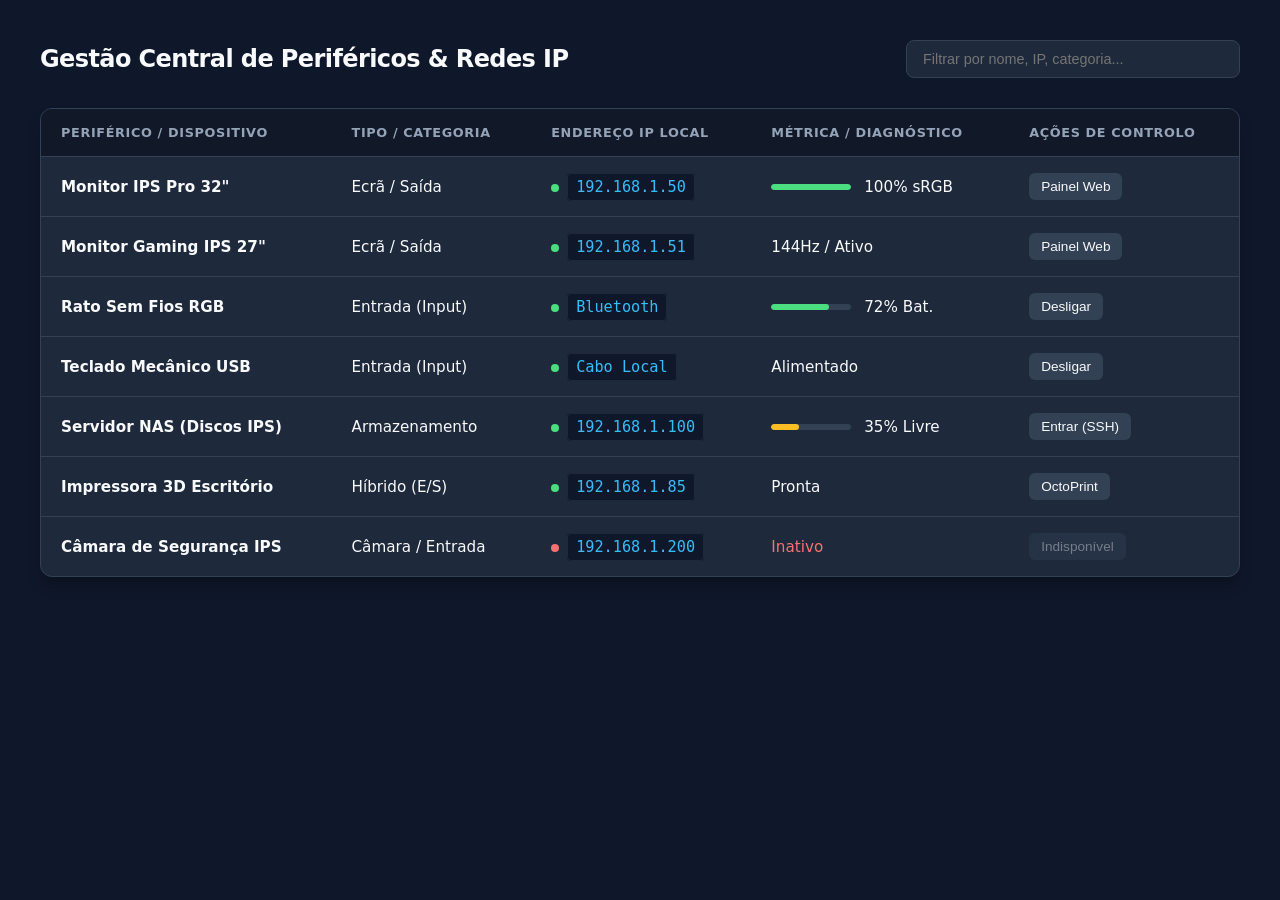
==== perifericos_total.html @ fbef1a8a "Create perifericos_total.html" ====
<!DOCTYPE html>
<html lang="pt-PT">
<head>
    <meta charset="UTF-8">
    <meta name="viewport" content="width=device-width, initial-scale=1.0">
    <title>Painel Global de Periféricos & Redes</title>
    <style>
        :root {
            --bg-color: #0f172a;
            --card-bg: #1e293b;
            --text-main: #f8fafc;
            --text-muted: #94a3b8;
            --border-color: #334155;
            --primary: #38bdf8;
            --success: #4ade80;
            --warning: #fbbf24;
            --danger: #f87171;
        }

        body {
            font-family: 'Segoe UI', system-ui, -apple-system, sans-serif;
            background-color: var(--bg-color);
            color: var(--text-main);
            margin: 0;
            padding: 40px 20px;
            display: flex;
            justify-content: center;
        }

        .container {
            width: 100%;
            max-width: 1200px;
        }

        .header-area {
            display: flex;
            justify-content: space-between;
            align-items: center;
            margin-bottom: 30px;
            flex-wrap: wrap;
            gap: 16px;
        }

        h2 {
            margin: 0;
            font-weight: 600;
            letter-spacing: -0.025em;
        }

        .search-box {
            background: var(--card-bg);
            border: 1px solid var(--border-color);
            padding: 10px 16px;
            border-radius: 8px;
            color: var(--text-main);
            font-size: 0.9rem;
            outline: none;
            min-width: 300px;
            transition: 0.2s;
        }

        .search-box:focus {
            border-color: var(--primary);
            box-shadow: 0 0 0 2px rgba(56, 189, 248, 0.2);
        }

        .table-responsive {
            background: var(--card-bg);
            border-radius: 12px;
            border: 1px solid var(--border-color);
            overflow: hidden;
            box-shadow: 0 10px 15px -3px rgba(0, 0, 0, 0.3);
        }

        table {
            width: 100%;
            border-collapse: collapse;
            text-align: left;
        }

        th, td {
            padding: 16px 20px;
            border-bottom: 1px solid var(--border-color);
            font-size: 0.95rem;
        }

        th {
            background-color: #111827;
            color: var(--text-muted);
            font-size: 0.8rem;
            text-transform: uppercase;
            letter-spacing: 0.05em;
            font-weight: 700;
        }

        tr:last-child td {
            border-bottom: none;
        }

        tr {
            transition: background-color 0.2s;
        }

        tr:hover {
            background-color: #24334d;
        }

        /* Código IP / Link */
        .ip-badge {
            font-family: monospace;
            background: #0f172a;
            padding: 4px 8px;
            border-radius: 4px;
            color: var(--primary);
            border: 1px solid #1e293b;
        }

        /* Estado */
        .status-dot {
            display: inline-block;
            width: 8px;
            height: 8px;
            border-radius: 50%;
            margin-right: 8px;
        }

        .status-online { background-color: var(--success); }
        .status-offline { background-color: var(--danger); }

        /* Barras de Diagnóstico */
        .progress-bar-bg {
            background: #334155;
            border-radius: 4px;
            width: 80px;
            height: 6px;
            display: inline-block;
            vertical-align: middle;
            margin-right: 8px;
            overflow: hidden;
        }

        .progress-fill {
            height: 100%;
            border-radius: 4px;
        }

        /* Botões de Ação */
        .btn-action {
            background: #334155;
            color: var(--text-main);
            border: none;
            padding: 6px 12px;
            border-radius: 6px;
            cursor: pointer;
            font-size: 0.85rem;
            transition: 0.2s;
            font-weight: 500;
        }

        .btn-action:hover {
            background: var(--primary);
            color: #0f172a;
        }

        .btn-danger-action:hover {
            background: var(--danger);
            color: #0f172a;
        }
    </style>
</head>
<body>

<div class="container">
    <div class="header-area">
        <h2>Gestão Central de Periféricos & Redes IP</h2>
        <input type="text" id="filtroGlobal" class="search-box" placeholder="Filtrar por nome, IP, categoria..." onkeyup="filtrarTabela()">
    </div>
    
    <div class="table-responsive">
        <table id="tabelaGlobal">
            <thead>
                <tr>
                    <th>Periférico / Dispositivo</th>
                    <th>Tipo / Categoria</th>
                    <th>Endereço IP Local</th>
                    <th>Métrica / Diagnóstico</th>
                    <th>Ações de Controlo</th>
                </tr>
            </thead>
            <tbody>
                <!-- Monitores IPS -->
                <tr>
                    <td><strong>Monitor IPS Pro 32"</strong></td>
                    <td>Ecrã / Saída</td>
                    <td><span class="status-dot status-online"></span><span class="ip-badge">192.168.1.50</span></td>
                    <td>
                        <div class="progress-bar-bg"><div class="progress-fill" style="width: 100%; background-color: var(--success);"></div></div>
                        100% sRGB
                    </td>
                    <td><button class="btn-action" onclick="acederIP('192.168.1.50', '80')">Painel Web</button></td>
                </tr>
                <tr>
                    <td><strong>Monitor Gaming IPS 27"</strong></td>
                    <td>Ecrã / Saída</td>
                    <td><span class="status-dot status-online"></span><span class="ip-badge">192.168.1.51</span></td>
                    <td>144Hz / Ativo</td>
                    <td><button class="btn-action" onclick="acederIP('192.168.1.51', '80')">Painel Web</button></td>
                </tr>
                <!-- Periféricos de Entrada -->
                <tr>
                    <td><strong>Rato Sem Fios RGB</strong></td>
                    <td>Entrada (Input)</td>
                    <td><span class="status-dot status-online"></span><span class="ip-badge">Bluetooth</span></td>
                    <td>
                        <div class="progress-bar-bg"><div class="progress-fill" style="width: 72%; background-color: var(--success);"></div></div>
                        72% Bat.
                    </td>
                    <td><button class="btn-action btn-danger-action" onclick="removerDispositivo(this)">Desligar</button></td>
                </tr>
                <tr>
                    <td><strong>Teclado Mecânico USB</strong></td>
                    <td>Entrada (Input)</td>
                    <td><span class="status-dot status-online"></span><span class="ip-badge">Cabo Local</span></td>
                    <td>Alimentado</td>
                    <td><button class="btn-action btn-danger-action" onclick="removerDispositivo(this)">Desligar</button></td>
                </tr>
                <!-- Armazenamento / Infraestrutura -->
                <tr>
                    <td><strong>Servidor NAS (Discos IPS)</strong></td>
                    <td>Armazenamento</td>
                    <td><span class="status-dot status-online"></span><span class="ip-badge">192.168.1.100</span></td>
                    <td>
                        <div class="progress-bar-bg"><div class="progress-fill" style="width: 35%; background-color: var(--warning);"></div></div>
                        35% Livre
                    </td>
                    <td><button class="btn-action" onclick="acederIP('192.168.1.100', '443')">Entrar (SSH)</button></td>
                </tr>
                <tr>
                    <td><strong>Impressora 3D Escritório</strong></td>
                    <td>Híbrido (E/S)</td>
                    <td><span class="status-dot status-online"></span><span class="ip-badge">192.168.1.85</span></td>
                    <td>Pronta</td>
                    <td><button class="btn-action" onclick="acederIP('192.168.1.85', '8080')">OctoPrint</button></td>
                </tr>
                <!-- Dispositivo Offline -->
                <tr>
                    <td><strong>Câmara de Segurança IPS</strong></td>
                    <td>Câmara / Entrada</td>
                    <td><span class="status-dot status-offline"></span><span class="ip-badge">192.168.1.200</span></td>
                    <td><span style="color: var(--danger)">Inativo</span></td>
                    <td><button class="btn-action" style="opacity: 0.4; cursor: not-allowed;" disabled>Indisponível</button></td>
                </tr>
            </tbody>
        </table>
    </div>
</div>

<script>
    // Filtro global em tempo real (Pesquisa em qualquer coluna)
    function filtrarTabela() {
        const input = document.getElementById("filtroGlobal");
        const filter = input.value.toLowerCase();
        const table = document.getElementById("tabelaGlobal");
        const tr = table.getElementsByTagName("tr");

        for (let i = 1; i < tr.length; i++) {
            let rowText = tr[i].innerText.toLowerCase();
            if (rowText.indexOf(filter) > -1) {
                tr[i].style.display = "";
            } else {
                tr[i].style.display = "none";
            }
        }
    }

    // Alerta simulando a entrada num dispositivo via IP e Porta
    function acederIP(ip, porta) {
        alert(`A abrir ligação de rede...\nDestino: http://${ip}:${porta}\n\nCertifique-se de que está na mesma rede local (Wi-Fi/Cabo) para efetuar o login.`);
    }

    // Ação para desligar periféricos locais
    function removerDispositivo(botao) {
        const linha = botao.closest('tr');
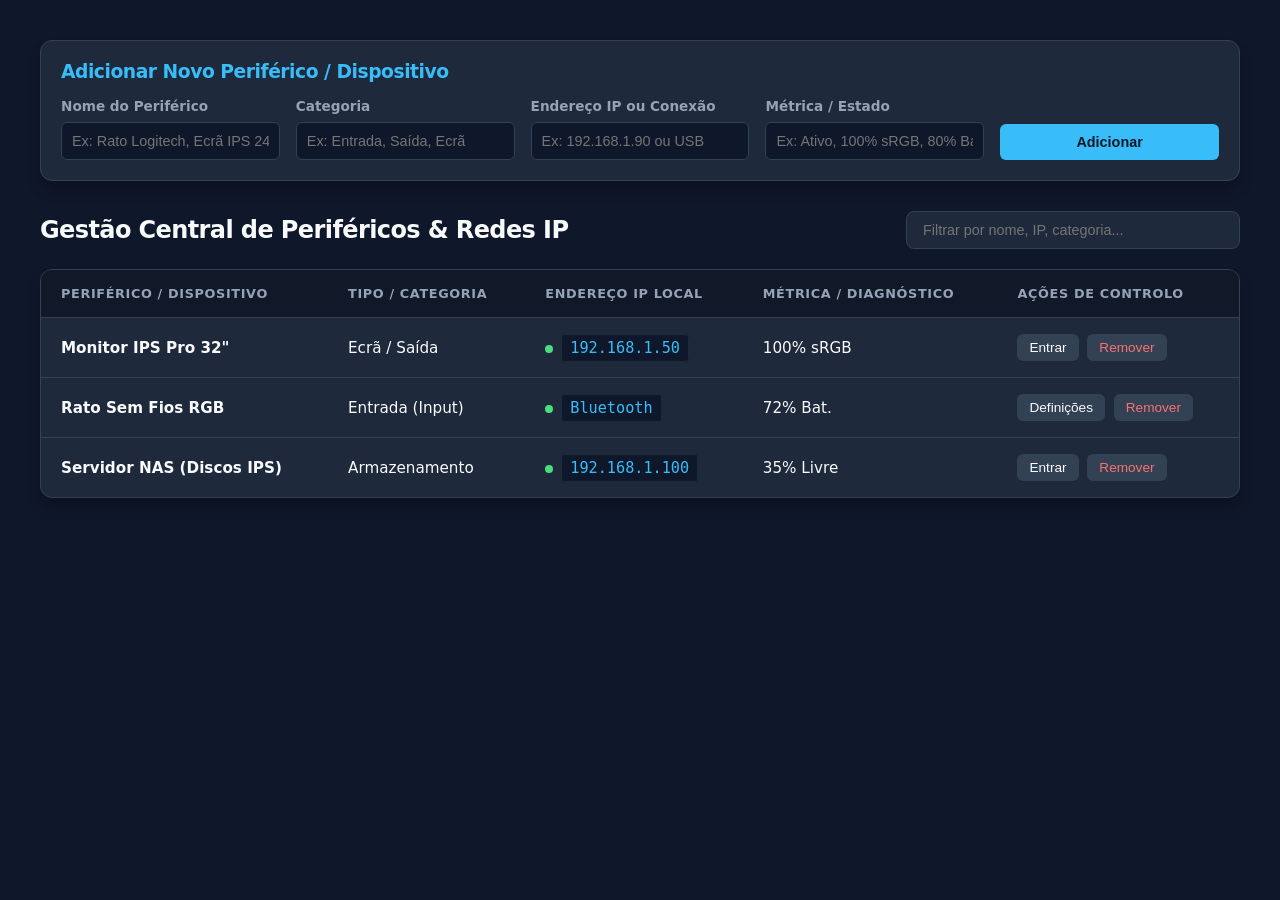
==== commit 4e841842: "Implement form for adding new peripherals Added a form for adding new peripherals and updated styles" ====
--- a/perifericos_total.html
+++ b/perifericos_total.html
@@ -12,9 +12,11 @@
             --text-muted: #94a3b8;
             --border-color: #334155;
             --primary: #38bdf8;
+            --primary-hover: #0ea5e9;
             --success: #4ade80;
             --warning: #fbbf24;
             --danger: #f87171;
+            --danger-hover: #ef4444;
         }
 
         body {
@@ -32,19 +34,69 @@
             max-width: 1200px;
         }
 
+        /* Área do Formulário */
+        .form-card {
+            background: var(--card-bg);
+            border: 1px solid var(--border-color);
+            border-radius: 12px;
+            padding: 20px;
+            margin-bottom: 30px;
+            box-shadow: 0 10px 15px -3px rgba(0, 0, 0, 0.3);
+        }
+
+        .form-grid {
+            display: grid;
+            grid-template-columns: repeat(auto-fit, minmax(180px, 1fr));
+            gap: 16px;
+            align-items: flex-end;
+        }
+
+        .form-group {
+            display: flex;
+            flex-direction: column;
+            gap: 8px;
+        }
+
+        .form-group label {
+            font-size: 0.85rem;
+            color: var(--text-muted);
+            font-weight: 600;
+        }
+
+        .form-input {
+            background: #0f172a;
+            border: 1px solid var(--border-color);
+            padding: 10px;
+            border-radius: 6px;
+            color: var(--text-main);
+            font-size: 0.9rem;
+            outline: none;
+            transition: 0.2s;
+        }
+
+        .form-input:focus {
+            border-color: var(--primary);
+        }
+
+        /* Cabeçalho da Tabela */
         .header-area {
             display: flex;
             justify-content: space-between;
             align-items: center;
-            margin-bottom: 30px;
+            margin-bottom: 20px;
             flex-wrap: wrap;
             gap: 16px;
         }
 
-        h2 {
+        h2, h3 {
             margin: 0;
             font-weight: 600;
             letter-spacing: -0.025em;
+        }
+
+        h3 {
+            margin-bottom: 16px;
+            color: var(--primary);
         }
 
         .search-box {
@@ -61,9 +113,9 @@
 
         .search-box:focus {
             border-color: var(--primary);
-            box-shadow: 0 0 0 2px rgba(56, 189, 248, 0.2);
-        }
-
+        }
+
+        /* Estrutura da Tabela */
         .table-responsive {
             background: var(--card-bg);
             border-radius: 12px;
@@ -105,7 +157,6 @@
             background-color: #24334d;
         }
 
-        /* Código IP / Link */
         .ip-badge {
             font-family: monospace;
             background: #0f172a;
@@ -115,7 +166,6 @@
             border: 1px solid #1e293b;
         }
 
-        /* Estado */
         .status-dot {
             display: inline-block;
             width: 8px;
@@ -127,24 +177,26 @@
         .status-online { background-color: var(--success); }
         .status-offline { background-color: var(--danger); }
 
-        /* Barras de Diagnóstico */
-        .progress-bar-bg {
-            background: #334155;
-            border-radius: 4px;
-            width: 80px;
-            height: 6px;
-            display: inline-block;
-            vertical-align: middle;
-            margin-right: 8px;
-            overflow: hidden;
-        }
-
-        .progress-fill {
-            height: 100%;
-            border-radius: 4px;
-        }
-
-        /* Botões de Ação */
+        /* Botões */
+        .btn {
+            padding: 10px 16px;
+            border: none;
+            border-radius: 6px;
+            cursor: pointer;
+            font-size: 0.9rem;
+            font-weight: 600;
+            transition: 0.2s;
+        }
+
+        .btn-primary {
+            background: var(--primary);
+            color: #0f172a;
+        }
+
+        .btn-primary:hover {
+            background: var(--primary-hover);
+        }
+
         .btn-action {
             background: #334155;
             color: var(--text-main);
@@ -154,7 +206,7 @@
             cursor: pointer;
             font-size: 0.85rem;
             transition: 0.2s;
-            font-weight: 500;
+            margin-right: 4px;
         }
 
         .btn-action:hover {
@@ -162,15 +214,47 @@
             color: #0f172a;
         }
 
-        .btn-danger-action:hover {
-            background: var(--danger);
-            color: #0f172a;
+        .btn-danger {
+            background: #334155;
+            color: var(--danger);
+        }
+
+        .btn-danger:hover {
+            background: var(--danger-hover);
+            color: #f8fafc;
         }
     </style>
 </head>
 <body>
 
 <div class="container">
+    <!-- Novo Bloco: Formulário para Adicionar Dispositivos -->
+    <div class="form-card">
+        <h3>Adicionar Novo Periférico / Dispositivo</h3>
+        <form id="formDispositivo" onsubmit="adicionarDispositivo(event)">
+            <div class="form-grid">
+                <div class="form-group">
+                    <label for="nome">Nome do Periférico</label>
+                    <input type="text" id="nome" class="form-input" placeholder="Ex: Rato Logitech, Ecrã IPS 24" required>
+                </div>
+                <div class="form-group">
+                    <label for="categoria">Categoria</label>
+                    <input type="text" id="categoria" class="form-input" placeholder="Ex: Entrada, Saída, Ecrã" required>
+                </div>
+                <div class="form-group">
+                    <label for="ip">Endereço IP ou Conexão</label>
+                    <input type="text" id="ip" class="form-input" placeholder="Ex: 192.168.1.90 ou USB" required>
+                </div>
+                <div class="form-group">
+                    <label for="metrica">Métrica / Estado</label>
+                    <input type="text" id="metrica" class="form-input" placeholder="Ex: Ativo, 100% sRGB, 80% Bat." required>
+                </div>
+                <button type="submit" class="btn btn-primary">Adicionar</button>
+            </div>
+        </form>
+    </div>
+
+    <!-- Tabela e Filtros -->
     <div class="header-area">
         <h2>Gestão Central de Periféricos & Redes IP</h2>
         <input type="text" id="filtroGlobal" class="search-box" placeholder="Filtrar por nome, IP, categoria..." onkeyup="filtrarTabela()">
@@ -187,68 +271,37 @@
                     <th>Ações de Controlo</th>
                 </tr>
             </thead>
-            <tbody>
-                <!-- Monitores IPS -->
+            <tbody id="corpoTabela">
+                <!-- Dispositivos Iniciais -->
                 <tr>
                     <td><strong>Monitor IPS Pro 32"</strong></td>
                     <td>Ecrã / Saída</td>
                     <td><span class="status-dot status-online"></span><span class="ip-badge">192.168.1.50</span></td>
+                    <td>100% sRGB</td>
                     <td>
-                        <div class="progress-bar-bg"><div class="progress-fill" style="width: 100%; background-color: var(--success);"></div></div>
-                        100% sRGB
+                        <button class="btn-action" onclick="acederIP('192.168.1.50')">Entrar</button>
+                        <button class="btn-action btn-danger" onclick="removerLinha(this)">Remover</button>
                     </td>
-                    <td><button class="btn-action" onclick="acederIP('192.168.1.50', '80')">Painel Web</button></td>
                 </tr>
-                <tr>
-                    <td><strong>Monitor Gaming IPS 27"</strong></td>
-                    <td>Ecrã / Saída</td>
-                    <td><span class="status-dot status-online"></span><span class="ip-badge">192.168.1.51</span></td>
-                    <td>144Hz / Ativo</td>
-                    <td><button class="btn-action" onclick="acederIP('192.168.1.51', '80')">Painel Web</button></td>
-                </tr>
-                <!-- Periféricos de Entrada -->
                 <tr>
                     <td><strong>Rato Sem Fios RGB</strong></td>
                     <td>Entrada (Input)</td>
                     <td><span class="status-dot status-online"></span><span class="ip-badge">Bluetooth</span></td>
+                    <td>72% Bat.</td>
                     <td>
-                        <div class="progress-bar-bg"><div class="progress-fill" style="width: 72%; background-color: var(--success);"></div></div>
-                        72% Bat.
+                        <button class="btn-action" onclick="alert('Configurações locais')">Definições</button>
+                        <button class="btn-action btn-danger" onclick="removerLinha(this)">Remover</button>
                     </td>
-                    <td><button class="btn-action btn-danger-action" onclick="removerDispositivo(this)">Desligar</button></td>
                 </tr>
-                <tr>
-                    <td><strong>Teclado Mecânico USB</strong></td>
-                    <td>Entrada (Input)</td>
-                    <td><span class="status-dot status-online"></span><span class="ip-badge">Cabo Local</span></td>
-                    <td>Alimentado</td>
-                    <td><button class="btn-action btn-danger-action" onclick="removerDispositivo(this)">Desligar</button></td>
-                </tr>
-                <!-- Armazenamento / Infraestrutura -->
                 <tr>
                     <td><strong>Servidor NAS (Discos IPS)</strong></td>
                     <td>Armazenamento</td>
                     <td><span class="status-dot status-online"></span><span class="ip-badge">192.168.1.100</span></td>
+                    <td>35% Livre</td>
                     <td>
-                        <div class="progress-bar-bg"><div class="progress-fill" style="width: 35%; background-color: var(--warning);"></div></div>
-                        35% Livre
+                        <button class="btn-action" onclick="acederIP('192.168.1.100')">Entrar</button>
+                        <button class="btn-action btn-danger" onclick="removerLinha(this)">Remover</button>
                     </td>
-                    <td><button class="btn-action" onclick="acederIP('192.168.1.100', '443')">Entrar (SSH)</button></td>
-                </tr>
-                <tr>
-                    <td><strong>Impressora 3D Escritório</strong></td>
-                    <td>Híbrido (E/S)</td>
-                    <td><span class="status-dot status-online"></span><span class="ip-badge">192.168.1.85</span></td>
-                    <td>Pronta</td>
-                    <td><button class="btn-action" onclick="acederIP('192.168.1.85', '8080')">OctoPrint</button></td>
-                </tr>
-                <!-- Dispositivo Offline -->
-                <tr>
-                    <td><strong>Câmara de Segurança IPS</strong></td>
-                    <td>Câmara / Entrada</td>
-                    <td><span class="status-dot status-offline"></span><span class="ip-badge">192.168.1.200</span></td>
-                    <td><span style="color: var(--danger)">Inativo</span></td>
-                    <td><button class="btn-action" style="opacity: 0.4; cursor: not-allowed;" disabled>Indisponível</button></td>
                 </tr>
             </tbody>
         </table>
@@ -256,28 +309,9 @@
 </div>
 
 <script>
-    // Filtro global em tempo real (Pesquisa em qualquer coluna)
-    function filtrarTabela() {
-        const input = document.getElementById("filtroGlobal");
-        const filter = input.value.toLowerCase();
-        const table = document.getElementById("tabelaGlobal");
-        const tr = table.getElementsByTagName("tr");
-
-        for (let i = 1; i < tr.length; i++) {
-            let rowText = tr[i].innerText.toLowerCase();
-            if (rowText.indexOf(filter) > -1) {
-                tr[i].style.display = "";
-            } else {
-                tr[i].style.display = "none";
-            }
-        }
-    }
-
-    // Alerta simulando a entrada num dispositivo via IP e Porta
-    function acederIP(ip, porta) {
-        alert(`A abrir ligação de rede...\nDestino: http://${ip}:${porta}\n\nCertifique-se de que está na mesma rede local (Wi-Fi/Cabo) para efetuar o login.`);
-    }
-
-    // Ação para desligar periféricos locais
-    function removerDispositivo(botao) {
-        const linha = botao.closest('tr');
+    // 1. Função para ADICIONAR uma nova linha na tabela dinamicamente
+    function adicionarDispositivo(event) {
+        event.preventDefault(); // Impede a página de recarregar ao submeter o formulário
+
+        // Capturar valores dos campos do formulário
+        const nome = document.getElementById("nome").value;
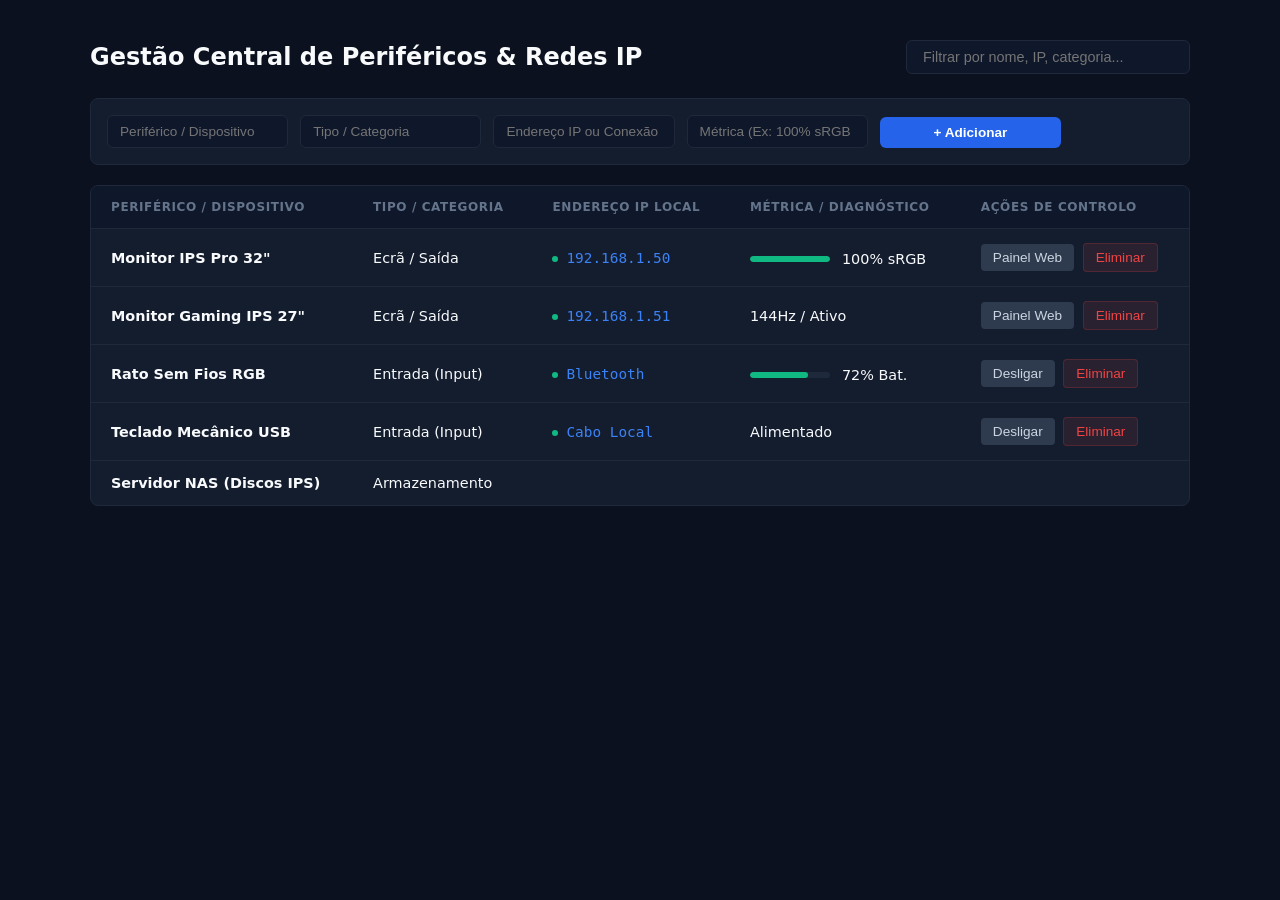
==== commit 9c1b9ad2: "Refactor HTML and CSS for peripheral management page Updated the title and various styles for better" ====
--- a/perifericos_total.html
+++ b/perifericos_total.html
@@ -3,20 +3,20 @@
 <head>
     <meta charset="UTF-8">
     <meta name="viewport" content="width=device-width, initial-scale=1.0">
-    <title>Painel Global de Periféricos & Redes</title>
+    <title>Gestão Central de Periféricos & Redes IP</title>
     <style>
         :root {
-            --bg-color: #0f172a;
-            --card-bg: #1e293b;
+            --bg-color: #0b111e;
+            --card-bg: #141d2e;
             --text-main: #f8fafc;
-            --text-muted: #94a3b8;
-            --border-color: #334155;
+            --text-muted: #64748b;
+            --border-color: #1e293b;
             --primary: #38bdf8;
-            --primary-hover: #0ea5e9;
-            --success: #4ade80;
-            --warning: #fbbf24;
-            --danger: #f87171;
-            --danger-hover: #ef4444;
+            --success: #10b981;
+            --warning: #f59e0b;
+            --danger: #ef4444;
+            --danger-hover: #dc2626;
+            --input-bg: #0f172a;
         }
 
         body {
@@ -31,97 +31,70 @@
 
         .container {
             width: 100%;
-            max-width: 1200px;
-        }
-
-        /* Área do Formulário */
-        .form-card {
-            background: var(--card-bg);
-            border: 1px solid var(--border-color);
-            border-radius: 12px;
-            padding: 20px;
-            margin-bottom: 30px;
-            box-shadow: 0 10px 15px -3px rgba(0, 0, 0, 0.3);
-        }
-
-        .form-grid {
-            display: grid;
-            grid-template-columns: repeat(auto-fit, minmax(180px, 1fr));
+            max-width: 1100px;
+        }
+
+        /* Topo do Painel */
+        .top-bar {
+            display: flex;
+            justify-content: space-between;
+            align-items: center;
+            margin-bottom: 24px;
+            flex-wrap: wrap;
             gap: 16px;
-            align-items: flex-end;
-        }
-
-        .form-group {
-            display: flex;
-            flex-direction: column;
-            gap: 8px;
-        }
-
-        .form-group label {
-            font-size: 0.85rem;
-            color: var(--text-muted);
+        }
+
+        h2 {
+            margin: 0;
+            font-size: 1.5rem;
             font-weight: 600;
         }
 
-        .form-input {
-            background: #0f172a;
-            border: 1px solid var(--border-color);
-            padding: 10px;
+        .search-box {
+            background: var(--input-bg);
+            border: 1px solid var(--border-color);
+            padding: 8px 16px;
             border-radius: 6px;
             color: var(--text-main);
             font-size: 0.9rem;
             outline: none;
-            transition: 0.2s;
-        }
-
-        .form-input:focus {
-            border-color: var(--primary);
-        }
-
-        /* Cabeçalho da Tabela */
-        .header-area {
-            display: flex;
-            justify-content: space-between;
-            align-items: center;
+            width: 250px;
+        }
+
+        /* Formulário de Adicionar */
+        .add-form-container {
+            background: var(--card-bg);
+            border: 1px solid var(--border-color);
+            border-radius: 8px;
+            padding: 16px;
             margin-bottom: 20px;
-            flex-wrap: wrap;
-            gap: 16px;
-        }
-
-        h2, h3 {
-            margin: 0;
-            font-weight: 600;
-            letter-spacing: -0.025em;
-        }
-
-        h3 {
-            margin-bottom: 16px;
-            color: var(--primary);
-        }
-
-        .search-box {
-            background: var(--card-bg);
-            border: 1px solid var(--border-color);
-            padding: 10px 16px;
-            border-radius: 8px;
+        }
+
+        .form-grid {
+            display: grid;
+            grid-template-columns: repeat(auto-fit, minmax(150px, 1fr)) 100px;
+            gap: 12px;
+            align-items: flex-end;
+        }
+
+        .form-input {
+            background: var(--input-bg);
+            border: 1px solid var(--border-color);
+            padding: 8px 12px;
+            border-radius: 6px;
             color: var(--text-main);
-            font-size: 0.9rem;
+            font-size: 0.85rem;
             outline: none;
-            min-width: 300px;
-            transition: 0.2s;
-        }
-
-        .search-box:focus {
-            border-color: var(--primary);
-        }
-
-        /* Estrutura da Tabela */
+            width: 100%;
+            box-sizing: border-box;
+        }
+
+        /* Tabela */
         .table-responsive {
             background: var(--card-bg);
-            border-radius: 12px;
+            border-radius: 8px;
             border: 1px solid var(--border-color);
             overflow: hidden;
-            box-shadow: 0 10px 15px -3px rgba(0, 0, 0, 0.3);
         }
 
         table {
@@ -131,15 +104,16 @@
         }
 
         th, td {
-            padding: 16px 20px;
+            padding: 14px 20px;
             border-bottom: 1px solid var(--border-color);
-            font-size: 0.95rem;
+            font-size: 0.9rem;
+            vertical-align: middle;
         }
 
         th {
-            background-color: #111827;
+            background-color: #0f172a;
             color: var(--text-muted);
-            font-size: 0.8rem;
+            font-size: 0.75rem;
             text-transform: uppercase;
             letter-spacing: 0.05em;
             font-weight: 700;
@@ -149,117 +123,113 @@
             border-bottom: none;
         }
 
-        tr {
-            transition: background-color 0.2s;
-        }
-
-        tr:hover {
-            background-color: #24334d;
-        }
-
-        .ip-badge {
+        /* Estilos Internos das Células */
+        .ip-link {
+            color: #3b82f6;
+            text-decoration: none;
             font-family: monospace;
-            background: #0f172a;
-            padding: 4px 8px;
-            border-radius: 4px;
-            color: var(--primary);
-            border: 1px solid #1e293b;
         }
 
         .status-dot {
             display: inline-block;
-            width: 8px;
-            height: 8px;
+            width: 6px;
+            height: 6px;
             border-radius: 50%;
             margin-right: 8px;
-        }
-
-        .status-online { background-color: var(--success); }
-        .status-offline { background-color: var(--danger); }
+            vertical-align: middle;
+        }
+
+        .dot-online { background-color: var(--success); }
+        .dot-offline { background-color: var(--danger); }
+
+        /* Barras de Diagnóstico */
+        .progress-container {
+            display: inline-flex;
+            align-items: center;
+            gap: 12px;
+        }
+
+        .progress-bg {
+            background: #1e293b;
+            border-radius: 4px;
+            width: 80px;
+            height: 6px;
+            overflow: hidden;
+        }
+
+        .progress-fill {
+            height: 100%;
+            border-radius: 4px;
+        }
 
         /* Botões */
-        .btn {
-            padding: 10px 16px;
+        .btn-add {
+            background: #2563eb;
+            color: white;
             border: none;
+            padding: 8px 12px;
             border-radius: 6px;
             cursor: pointer;
-            font-size: 0.9rem;
             font-weight: 600;
-            transition: 0.2s;
-        }
-
-        .btn-primary {
-            background: var(--primary);
-            color: #0f172a;
-        }
-
-        .btn-primary:hover {
-            background: var(--primary-hover);
-        }
-
-        .btn-action {
-            background: #334155;
-            color: var(--text-main);
+            font-size: 0.85rem;
+            width: 100%;
+        }
+
+        .btn-add:hover { background: #1d4ed8; }
+
+        .btn-control {
+            background: #2e3b4e;
+            color: #cbd5e1;
             border: none;
             padding: 6px 12px;
-            border-radius: 6px;
+            border-radius: 4px;
             cursor: pointer;
             font-size: 0.85rem;
-            transition: 0.2s;
             margin-right: 4px;
         }
 
-        .btn-action:hover {
-            background: var(--primary);
-            color: #0f172a;
-        }
-
-        .btn-danger {
-            background: #334155;
+        .btn-control:hover { background: #3d4f68; }
+
+        .btn-delete {
+            background: rgba(239, 68, 68, 0.1);
             color: var(--danger);
-        }
-
-        .btn-danger:hover {
-            background: var(--danger-hover);
-            color: #f8fafc;
+            border: 1px solid rgba(239, 68, 68, 0.2);
+            padding: 6px 12px;
+            border-radius: 4px;
+            cursor: pointer;
+            font-size: 0.85rem;
+        }
+
+        .btn-delete:hover {
+            background: var(--danger);
+            color: white;
         }
     </style>
 </head>
 <body>
 
 <div class="container">
-    <!-- Novo Bloco: Formulário para Adicionar Dispositivos -->
-    <div class="form-card">
-        <h3>Adicionar Novo Periférico / Dispositivo</h3>
-        <form id="formDispositivo" onsubmit="adicionarDispositivo(event)">
+    
+    <!-- Barra Superior -->
+    <div class="top-bar">
+        <h2>Gestão Central de Periféricos & Redes IP</h2>
+        <input type="text" id="filtroGlobal" class="search-box" placeholder="Filtrar por nome, IP, categoria..." onkeyup="filtrarTabela()">
+    </div>
+
+    <!-- Formulário Dinâmico (+) -->
+    <div class="add-form-container">
+        <form id="formAdicionar" onsubmit="adicionarItem(event)">
             <div class="form-grid">
-                <div class="form-group">
-                    <label for="nome">Nome do Periférico</label>
-                    <input type="text" id="nome" class="form-input" placeholder="Ex: Rato Logitech, Ecrã IPS 24" required>
-                </div>
-                <div class="form-group">
-                    <label for="categoria">Categoria</label>
-                    <input type="text" id="categoria" class="form-input" placeholder="Ex: Entrada, Saída, Ecrã" required>
-                </div>
-                <div class="form-group">
-                    <label for="ip">Endereço IP ou Conexão</label>
-                    <input type="text" id="ip" class="form-input" placeholder="Ex: 192.168.1.90 ou USB" required>
-                </div>
-                <div class="form-group">
-                    <label for="metrica">Métrica / Estado</label>
-                    <input type="text" id="metrica" class="form-input" placeholder="Ex: Ativo, 100% sRGB, 80% Bat." required>
-                </div>
-                <button type="submit" class="btn btn-primary">Adicionar</button>
+                <input type="text" id="addNome" class="form-input" placeholder="Periférico / Dispositivo" required>
+                <input type="text" id="addCategoria" class="form-input" placeholder="Tipo / Categoria" required>
+                <input type="text" id="addIP" class="form-input" placeholder="Endereço IP ou Conexão" required>
+                <input type="text" id="addMetrica" class="form-input" placeholder="Métrica (Ex: 100% sRGB ou Ativo)" required>
+                <button type="submit" class="btn-add">+ Adicionar</button>
             </div>
         </form>
     </div>
-
-    <!-- Tabela e Filtros -->
-    <div class="header-area">
-        <h2>Gestão Central de Periféricos & Redes IP</h2>
-        <input type="text" id="filtroGlobal" class="search-box" placeholder="Filtrar por nome, IP, categoria..." onkeyup="filtrarTabela()">
-    </div>
     
+    <!-- Tabela Baseada na Imagem -->
     <div class="table-responsive">
         <table id="tabelaGlobal">
             <thead>
@@ -272,46 +242,56 @@
                 </tr>
             </thead>
             <tbody id="corpoTabela">
-                <!-- Dispositivos Iniciais -->
                 <tr>
                     <td><strong>Monitor IPS Pro 32"</strong></td>
                     <td>Ecrã / Saída</td>
-                    <td><span class="status-dot status-online"></span><span class="ip-badge">192.168.1.50</span></td>
-                    <td>100% sRGB</td>
-                    <td>
-                        <button class="btn-action" onclick="acederIP('192.168.1.50')">Entrar</button>
-                        <button class="btn-action btn-danger" onclick="removerLinha(this)">Remover</button>
+                    <td><span class="status-dot dot-online"></span><a href="#" class="ip-link">192.168.1.50</a></td>
+                    <td>
+                        <div class="progress-container">
+                            <div class="progress-bg"><div class="progress-fill" style="width: 100%; background-color: var(--success);"></div></div>
+                            <span>100% sRGB</span>
+                        </div>
+                    </td>
+                    <td>
+                        <button class="btn-control" onclick="alert('A aceder ao Painel Web...')">Painel Web</button>
+                        <button class="btn-delete" onclick="eliminarLinha(this)">Eliminar</button>
+                    </td>
+                </tr>
+                <tr>
+                    <td><strong>Monitor Gaming IPS 27"</strong></td>
+                    <td>Ecrã / Saída</td>
+                    <td><span class="status-dot dot-online"></span><a href="#" class="ip-link">192.168.1.51</a></td>
+                    <td>144Hz / Ativo</td>
+                    <td>
+                        <button class="btn-control" onclick="alert('A aceder ao Painel Web...')">Painel Web</button>
+                        <button class="btn-delete" onclick="eliminarLinha(this)">Eliminar</button>
                     </td>
                 </tr>
                 <tr>
                     <td><strong>Rato Sem Fios RGB</strong></td>
                     <td>Entrada (Input)</td>
-                    <td><span class="status-dot status-online"></span><span class="ip-badge">Bluetooth</span></td>
-                    <td>72% Bat.</td>
-                    <td>
-                        <button class="btn-action" onclick="alert('Configurações locais')">Definições</button>
-                        <button class="btn-action btn-danger" onclick="removerLinha(this)">Remover</button>
+                    <td><span class="status-dot dot-online"></span><a href="#" class="ip-link">Bluetooth</a></td>
+                    <td>
+                        <div class="progress-container">
+                            <div class="progress-bg"><div class="progress-fill" style="width: 72%; background-color: var(--success);"></div></div>
+                            <span>72% Bat.</span>
+                        </div>
+                    </td>
+                    <td>
+                        <button class="btn-control" onclick="alert('A desligar dispositivo...')">Desligar</button>
+                        <button class="btn-delete" onclick="eliminarLinha(this)">Eliminar</button>
+                    </td>
+                </tr>
+                <tr>
+                    <td><strong>Teclado Mecânico USB</strong></td>
+                    <td>Entrada (Input)</td>
+                    <td><span class="status-dot dot-online"></span><a href="#" class="ip-link">Cabo Local</a></td>
+                    <td>Alimentado</td>
+                    <td>
+                        <button class="btn-control" onclick="alert('A desligar dispositivo...')">Desligar</button>
+                        <button class="btn-delete" onclick="eliminarLinha(this)">Eliminar</button>
                     </td>
                 </tr>
                 <tr>
                     <td><strong>Servidor NAS (Discos IPS)</strong></td>
                     <td>Armazenamento</td>
-                    <td><span class="status-dot status-online"></span><span class="ip-badge">192.168.1.100</span></td>
-                    <td>35% Livre</td>
-                    <td>
-                        <button class="btn-action" onclick="acederIP('192.168.1.100')">Entrar</button>
-                        <button class="btn-action btn-danger" onclick="removerLinha(this)">Remover</button>
-                    </td>
-                </tr>
-            </tbody>
-        </table>
-    </div>
-</div>
-
-<script>
-    // 1. Função para ADICIONAR uma nova linha na tabela dinamicamente
-    function adicionarDispositivo(event) {
-        event.preventDefault(); // Impede a página de recarregar ao submeter o formulário
-
-        // Capturar valores dos campos do formulário
-        const nome = document.getElementById("nome").value;
